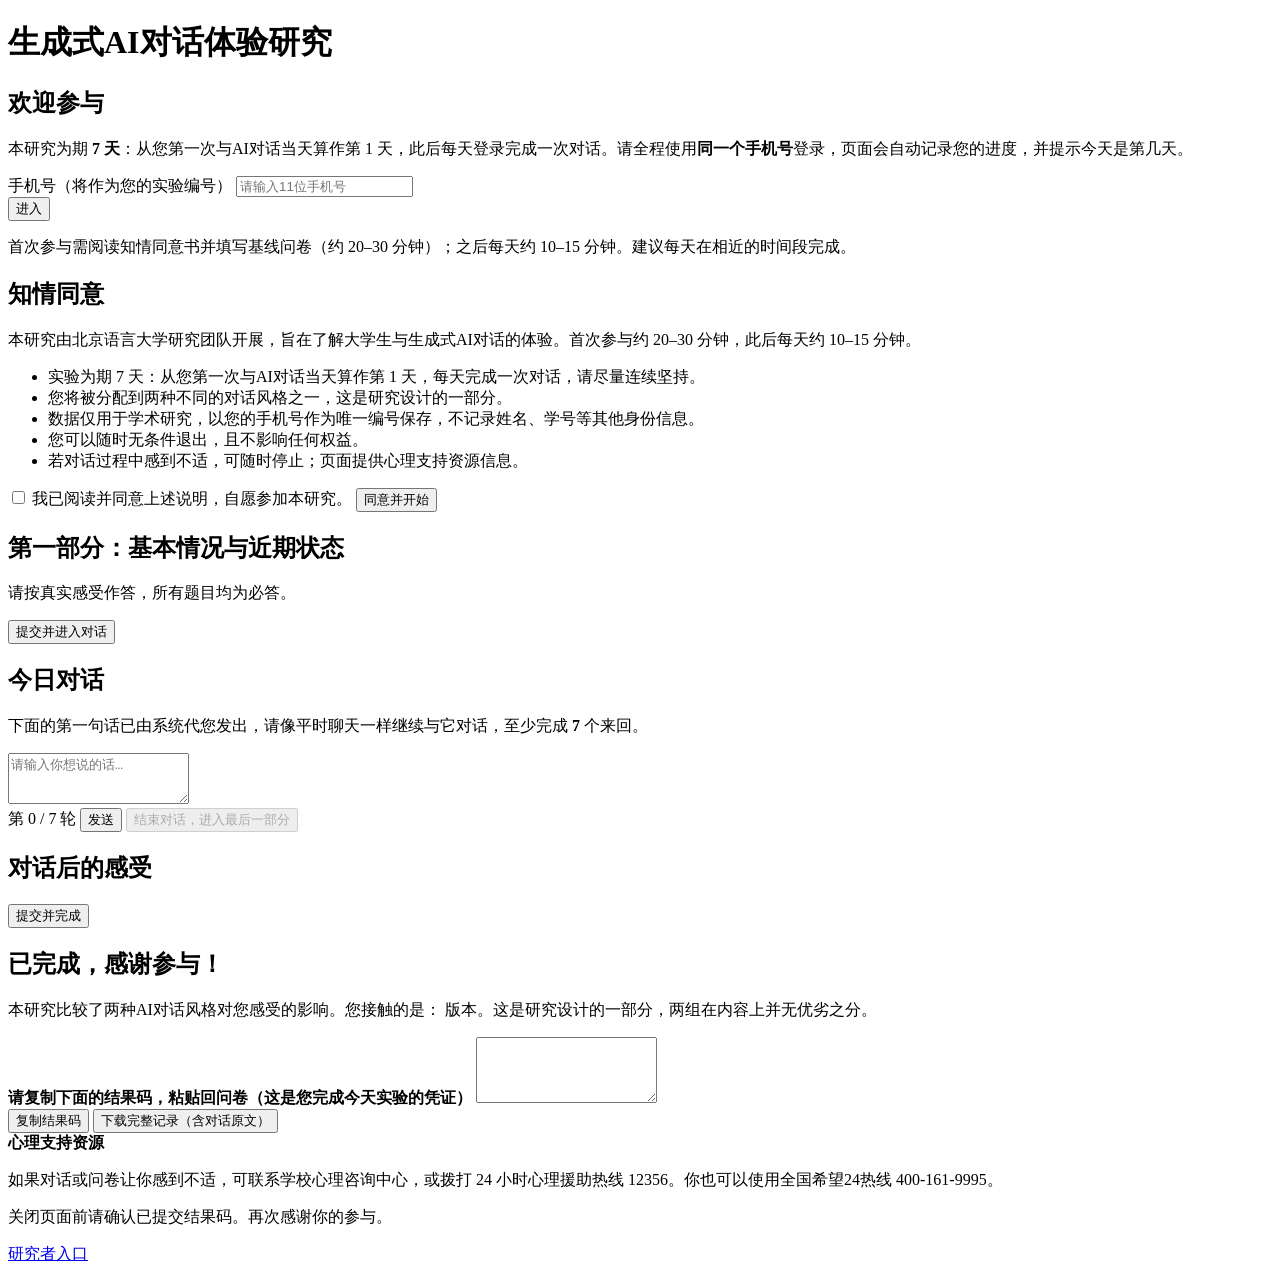
==== index.html @ a6b9626e "Create index.html" ====
<!DOCTYPE html>
<html lang="zh-CN">
<head>
<meta charset="utf-8">
<meta name="viewport" content="width=device-width, initial-scale=1">
<title>生成式AI对话体验研究</title>
<link rel="stylesheet" href="assets/style.css">
<script src="assets/config.js"></script>
</head>
<body>
<div id="modeBanner" class="banner hidden"></div>

<div class="wrap">
  <h1>生成式AI对话体验研究</h1>

  <section id="step-login" class="card">
    <h2>欢迎参与</h2>
    <p>本研究为期 <b>7 天</b>：从您第一次与AI对话当天算作第 1 天，此后每天登录完成一次对话。请全程使用<b>同一个手机号</b>登录，页面会自动记录您的进度，并提示今天是第几天。</p>
    <label class="pid">手机号（将作为您的实验编号）
      <input type="tel" id="phone" placeholder="请输入11位手机号" maxlength="11" inputmode="numeric">
    </label>
    <div class="row">
      <button id="btnLogin" class="primary">进入</button>
    </div>
    <p class="hint">首次参与需阅读知情同意书并填写基线问卷（约 20–30 分钟）；之后每天约 10–15 分钟。建议每天在相近的时间段完成。</p>
  </section>

  <section id="step-consent" class="card hidden">
    <h2>知情同意</h2>
    <p>本研究由北京语言大学研究团队开展，旨在了解大学生与生成式AI对话的体验。首次参与约 20–30 分钟，此后每天约 10–15 分钟。</p>
    <ul>
      <li>实验为期 7 天：从您第一次与AI对话当天算作第 1 天，每天完成一次对话，请尽量连续坚持。</li>
      <li>您将被分配到两种不同的对话风格之一，这是研究设计的一部分。</li>
      <li>数据仅用于学术研究，以您的手机号作为唯一编号保存，不记录姓名、学号等其他身份信息。</li>
      <li>您可以随时无条件退出，且不影响任何权益。</li>
      <li>若对话过程中感到不适，可随时停止；页面提供心理支持资源信息。</li>
    </ul>
    <div class="groupsel" id="groupSel"></div>
    <label class="check"><input type="checkbox" id="consent"> 我已阅读并同意上述说明，自愿参加本研究。</label>
    <button id="btnConsent" class="primary">同意并开始</button>
  </section>

  <section id="step-t1" class="card hidden">
    <h2>第一部分：基本情况与近期状态</h2>
    <p class="hint">请按真实感受作答，所有题目均为必答。</p>
    <div id="t1Form"></div>
    <button id="btnT1" class="primary">提交并进入对话</button>
  </section>

  <section id="step-chat" class="card hidden">
    <h2>今日对话</h2>
    <div id="dayBar" class="daybar"></div>
    <p class="hint">下面的第一句话已由系统代您发出，请像平时聊天一样继续与它对话，至少完成 <b id="minTurns">7</b> 个来回。</p>
    <div id="chatLog" class="chat"></div>
    <div class="composer">
      <textarea id="chatInput" rows="3" placeholder="请输入你想说的话…"></textarea>
      <div class="row">
        <span id="turnInfo" class="hint">第 0 / 7 轮</span>
        <button id="btnSend" class="primary">发送</button>
        <button id="btnEndChat" class="ghost" disabled>结束对话，进入最后一部分</button>
      </div>
      <p id="chatErr" class="err hidden"></p>
    </div>
  </section>

  <section id="step-t2" class="card hidden">
    <h2>对话后的感受</h2>
    <div id="t2Form"></div>
    <button id="btnT2" class="primary">提交并完成</button>
  </section>

  <section id="step-done" class="card hidden">
    <h2 id="doneTitle">已完成，感谢参与！</h2>
    <p id="doneText"></p>
    <p id="debriefText" class="hidden">本研究比较了两种AI对话风格对您感受的影响。您接触的是：<b id="condLabel"></b> 版本。这是研究设计的一部分，两组在内容上并无优劣之分。</p>

    <div class="codebox">
      <b>请复制下面的结果码，粘贴回问卷（这是您完成今天实验的凭证）</b>
      <textarea id="resultCode" rows="4" readonly></textarea>
      <div class="row">
        <button id="btnCopy" class="ghost">复制结果码</button>
        <button id="btnDownload" class="ghost">下载完整记录（含对话原文）</button>
      </div>
    </div>

    <div class="resources">
      <b>心理支持资源</b>
      <p>如果对话或问卷让你感到不适，可联系学校心理咨询中心，或拨打 24 小时心理援助热线 12356。你也可以使用全国希望24热线 400-161-9995。</p>
    </div>
    <p class="hint">关闭页面前请确认已提交结果码。再次感谢你的参与。</p>
  </section>
</div>

<p class="foot"><a href="admin.html">研究者入口</a></p>

<script src="assets/app.js"></script>
</body>
</html>
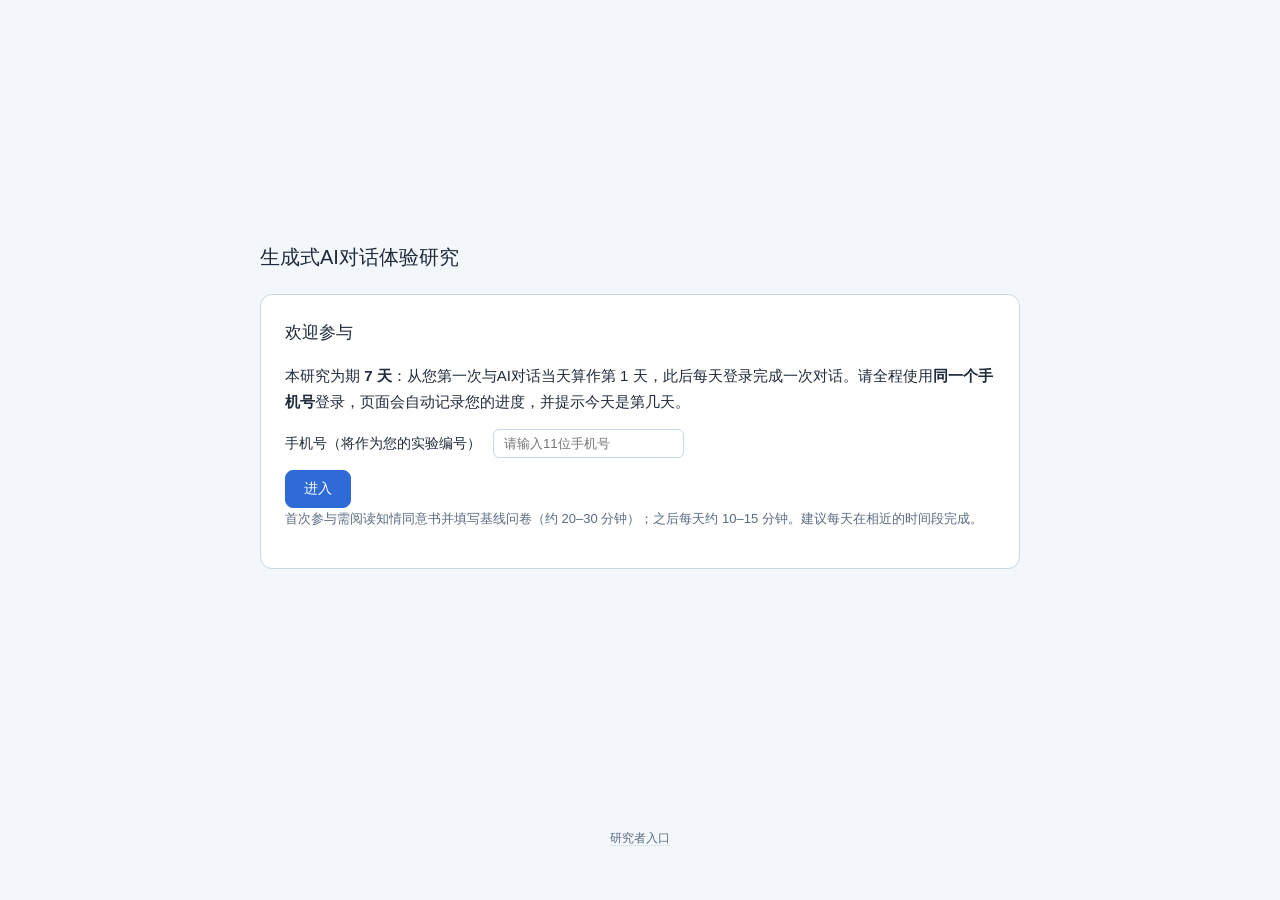
==== commit b917ff5e: "Update index.html" ====
--- a/index.html
+++ b/index.html
@@ -4,8 +4,8 @@
 <meta charset="utf-8">
 <meta name="viewport" content="width=device-width, initial-scale=1">
 <title>生成式AI对话体验研究</title>
-<link rel="stylesheet" href="assets/style.css">
-<script src="assets/config.js"></script>
+<link rel="stylesheet" href="style.css">
+<script src="config.js"></script>
 </head>
 <body>
 <div id="modeBanner" class="banner hidden"></div>
--- a/style.css
+++ b/style.css
@@ -0,0 +1,153 @@
+:root {
+  --ink: #1F2A3A;
+  --muted: #5A6B80;
+  --line: #C9D7E8;
+  --surface: #FFFFFF;
+  --page: #F3F7FC;
+  --accent: #2E6BD6;
+  --accent-soft: #E4EEFB;
+}
+* { box-sizing: border-box; }
+html { height: 100%; }
+body {
+  margin: 0; padding: 24px 16px 40px;
+  min-height: 100vh; display: flex; flex-direction: column;
+  background: var(--page); color: var(--ink);
+  font-family: "PingFang SC", "Microsoft YaHei", "Helvetica Neue", Arial, sans-serif;
+  font-size: 15px; line-height: 1.7;
+}
+/* 内容区垂直居中：视口有余量时自动居中，内容超长时正常滚动 */
+.wrap { max-width: 760px; width: 100%; margin: auto; }
+h1 { font-size: 20px; font-weight: 500; margin: 0 0 20px; }
+h2 { font-size: 17px; font-weight: 500; margin: 0 0 12px; }
+.hidden { display: none; }
+.banner {
+  max-width: 760px; margin: 0 auto 16px; padding: 10px 14px;
+  background: var(--accent-soft); color: var(--accent);
+  border: 1px solid var(--accent); border-radius: 8px; font-size: 13px;
+}
+.card {
+  background: var(--surface); border: 1px solid var(--line);
+  border-radius: 12px; padding: 24px; margin-bottom: 16px;
+}
+.hint { color: var(--muted); font-size: 13px; margin: 0 0 14px; }
+ul { margin: 0 0 16px; padding-left: 20px; color: var(--muted); font-size: 14px; }
+.pid { display: block; margin: 12px 0; font-size: 14px; }
+.pid input { margin-left: 8px; padding: 6px 10px; border: 1px solid var(--line); border-radius: 6px; }
+.check { display: block; margin: 12px 0 18px; font-size: 14px; }
+button {
+  padding: 9px 18px; border-radius: 8px; border: 1px solid var(--line);
+  background: var(--surface); color: var(--ink); cursor: pointer; font-size: 14px;
+}
+button.primary { background: var(--accent); border-color: var(--accent); color: #fff; }
+button.ghost { color: var(--muted); }
+button:disabled { opacity: .45; cursor: not-allowed; }
+.qblock { padding: 16px 0; border-top: 1px solid var(--line); }
+.qblock:first-child { border-top: none; }
+.qtitle { font-weight: 500; margin-bottom: 10px; font-size: 14px; }
+.opt { display: inline-block; margin: 4px 16px 4px 0; font-size: 14px; color: #33445C; }
+.scalehead, .scalerow {
+  display: grid; grid-template-columns: minmax(180px, 1fr) repeat(7, 42px);
+  align-items: center; gap: 4px; font-size: 12px;
+}
+.scalehead { color: var(--muted); margin-bottom: 6px; }
+.scalehead span:first-child, .scalerow .itemtext { padding-right: 8px; }
+.scalerow { padding: 5px 0; }
+.scalerow:nth-child(odd) { background: #F6F9FD; }
+.itemtext { font-size: 13px; line-height: 1.5; }
+.tick { text-align: center; }
+.chat {
+  border: 1px solid var(--line); border-radius: 10px; background: #F6F9FD;
+  height: 380px; overflow-y: auto; padding: 14px; margin-bottom: 12px;
+}
+.bubble { max-width: 78%; padding: 10px 14px; border-radius: 12px; margin-bottom: 10px; font-size: 14px; white-space: pre-wrap; }
+.bubble.user { margin-left: auto; background: var(--accent-soft); color: #14315C; }
+.bubble.ai { background: #fff; border: 1px solid var(--line); }
+.composer textarea {
+  width: 100%; padding: 10px; border: 1px solid var(--line);
+  border-radius: 8px; font-size: 14px; font-family: inherit; resize: vertical;
+}
+.row { display: flex; align-items: center; gap: 12px; margin-top: 10px; }
+.row .hint { margin: 0; margin-right: auto; }
+.resources {
+  margin-top: 14px; padding: 12px 14px; background: var(--accent-soft);
+  border-radius: 8px; font-size: 13px; color: #14315C;
+}
+.resources p { margin: 6px 0 0; }
+
+/* ---- 组别选择（知情同意页） ---- */
+.groupsel { margin: 12px 0; padding: 12px 14px; border: 1px solid var(--line); border-radius: 8px; background: #F6F9FD; }
+.gs-title { font-size: 14px; font-weight: 500; margin-bottom: 6px; }
+.groupsel .opt { display: inline-block; margin: 4px 24px 4px 0; font-size: 14px; color: #33445C; }
+.foot { text-align: center; margin-top: 26px; font-size: 12px; }
+.foot a { color: var(--muted); text-decoration: none; border-bottom: 1px dotted var(--line); }
+
+/* ---- 研究者页面（admin.html） ---- */
+.wrap-wide { max-width: 980px; }
+h1 .sub { font-size: 13px; color: var(--muted); font-weight: 400; margin-left: 10px; }
+.sec-gap { margin-top: 28px; }
+.row-gap { margin-top: 22px; }
+.backlink { text-decoration: none; border-bottom: 1px dotted var(--line); }
+.err { color: #C23A3A; font-size: 13px; }
+textarea {
+  width: 100%; padding: 10px; border: 1px solid var(--line);
+  border-radius: 8px; font-size: 13px; font-family: inherit; resize: vertical;
+}
+.btnfile {
+  display: inline-block; padding: 9px 18px; border-radius: 8px; border: 1px solid var(--line);
+  background: var(--surface); color: var(--ink); cursor: pointer; font-size: 14px;
+}
+.btnfile:hover { background: #F6F9FD; }
+button.danger { color: #C23A3A; border-color: #C23A3A; }
+.stats { display: grid; grid-template-columns: repeat(auto-fit, minmax(130px, 1fr)); gap: 10px; }
+.stat { border: 1px solid var(--line); border-radius: 10px; padding: 12px 14px; background: #F6F9FD; }
+.stat b { display: block; font-size: 24px; font-weight: 500; line-height: 1.3; }
+.stat span { font-size: 12px; color: var(--muted); }
+.stat.warn { border-color: #C23A3A; background: #FCF3F3; }
+.stat.warn b { color: #C23A3A; }
+.tablewrap { overflow-x: auto; border: 1px solid var(--line); border-radius: 10px; }
+table { width: 100%; border-collapse: collapse; font-size: 13px; }
+th, td { padding: 8px 12px; text-align: left; border-bottom: 1px solid var(--line); white-space: nowrap; }
+th { background: #F6F9FD; font-weight: 500; color: var(--muted); font-size: 12px; }
+tr:last-child td { border-bottom: none; }
+td.empty { text-align: center; padding: 22px; color: var(--muted); }
+td a, a.del { color: var(--accent); text-decoration: none; cursor: pointer; }
+a.err { color: #C23A3A; }
+.modal {
+  position: fixed; inset: 0; background: rgba(23, 38, 63, .45);
+  display: flex; align-items: center; justify-content: center; padding: 20px; z-index: 50;
+}
+.modal.hidden { display: none; }
+.modalbox {
+  background: var(--surface); border-radius: 12px; padding: 18px;
+  width: 100%; max-width: 680px; max-height: 85vh; overflow: auto;
+}
+.modalhead { margin: 0 0 12px; font-size: 14px; }
+.modalhead b { margin-right: auto; font-weight: 500; }
+.chat-modal { height: auto; max-height: 60vh; margin-bottom: 0; }
+
+/* ---- 七日实验：天数进度条（被试端） ---- */
+.daybar { margin: 0 0 14px; padding: 12px 14px; border: 1px solid var(--line); border-radius: 8px; background: #F6F9FD; }
+.dayline { display: flex; align-items: center; gap: 12px; flex-wrap: wrap; }
+.dayline b { font-size: 15px; }
+.oftotal { color: var(--muted); font-size: 13px; }
+.dtdisp { color: var(--muted); font-size: 12px; margin-left: auto; }
+.dots { display: inline-flex; gap: 6px; align-items: center; }
+.dot { width: 12px; height: 12px; border-radius: 50%; border: 1px solid var(--line); background: #fff; display: inline-block; }
+.dot.done { background: var(--accent); border-color: var(--accent); }
+.dot.miss { border-color: #C23A3A; background: #FCF3F3; }
+.dot.cur { border-color: var(--accent); box-shadow: 0 0 0 3px var(--accent-soft); }
+.missnote { margin-top: 8px; font-size: 12px; color: #C23A3A; }
+
+/* ---- 研究者页面：被试×天数矩阵 ---- */
+.mtxwrap { margin-top: 10px; }
+.mtxwrap table { font-size: 12px; }
+#mtxTable th, #mtxTable td { text-align: center; padding: 7px 10px; }
+#mtxTable th:first-child, #mtxTable td:first-child { text-align: left; }
+#mtxTable td.today { background: #EFF5FD; outline: 1px solid var(--accent); }
+#mtxTable td.warn { color: #C23A3A; font-weight: 600; }
+#mtxTable td.att { text-decoration: underline dotted #C23A3A; }
+#mtxTable td.rmt { color: var(--muted); }
+#mtxTable td.miss { color: #C2CBD8; }
+.okcell { color: #2E6B4F; font-weight: 600; }
+.misscell { color: #C23A3A; font-weight: 600; }
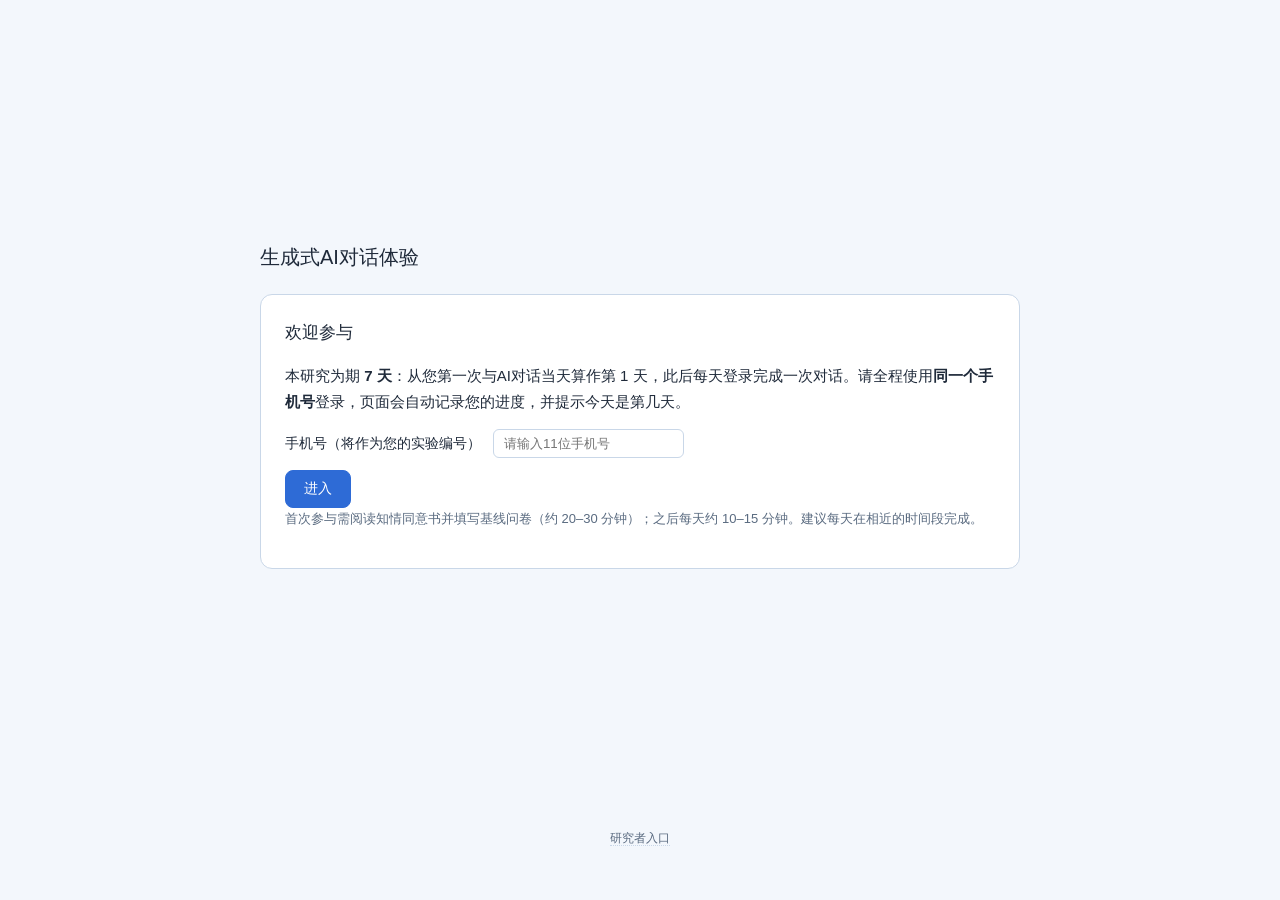
==== commit c43ca207: "Update title and consent section wording" ====
--- a/index.html
+++ b/index.html
@@ -3,7 +3,7 @@
 <head>
 <meta charset="utf-8">
 <meta name="viewport" content="width=device-width, initial-scale=1">
-<title>生成式AI对话体验研究</title>
+<title>生成式AI对话体验</title>
 <link rel="stylesheet" href="style.css">
 <script src="config.js"></script>
 </head>
@@ -11,7 +11,7 @@
 <div id="modeBanner" class="banner hidden"></div>
 
 <div class="wrap">
-  <h1>生成式AI对话体验研究</h1>
+  <h1>生成式AI对话体验</h1>
 
   <section id="step-login" class="card">
     <h2>欢迎参与</h2>
@@ -27,13 +27,13 @@
 
   <section id="step-consent" class="card hidden">
     <h2>知情同意</h2>
-    <p>本研究由北京语言大学研究团队开展，旨在了解大学生与生成式AI对话的体验。首次参与约 20–30 分钟，此后每天约 10–15 分钟。</p>
+    <p>本研究由北京语言大学研究团队开展，旨在了解大学生与生成式AI对话的体验。首次参与需 20–30 分钟，此后每天需 10–15 分钟。</p>
     <ul>
       <li>实验为期 7 天：从您第一次与AI对话当天算作第 1 天，每天完成一次对话，请尽量连续坚持。</li>
       <li>您将被分配到两种不同的对话风格之一，这是研究设计的一部分。</li>
       <li>数据仅用于学术研究，以您的手机号作为唯一编号保存，不记录姓名、学号等其他身份信息。</li>
-      <li>您可以随时无条件退出，且不影响任何权益。</li>
-      <li>若对话过程中感到不适，可随时停止；页面提供心理支持资源信息。</li>
+      <li>您可以随时无条件退出，且不影响您的任何权益。</li>
+      <li>若对话过程中感到不适，请立即停止；页面提供心理支持资源信息。</li>
     </ul>
     <div class="groupsel" id="groupSel"></div>
     <label class="check"><input type="checkbox" id="consent"> 我已阅读并同意上述说明，自愿参加本研究。</label>
@@ -93,6 +93,6 @@
 
 <p class="foot"><a href="admin.html">研究者入口</a></p>
 
-<script src="assets/app.js"></script>
+<script src="app.js"></script>
 </body>
 </html>
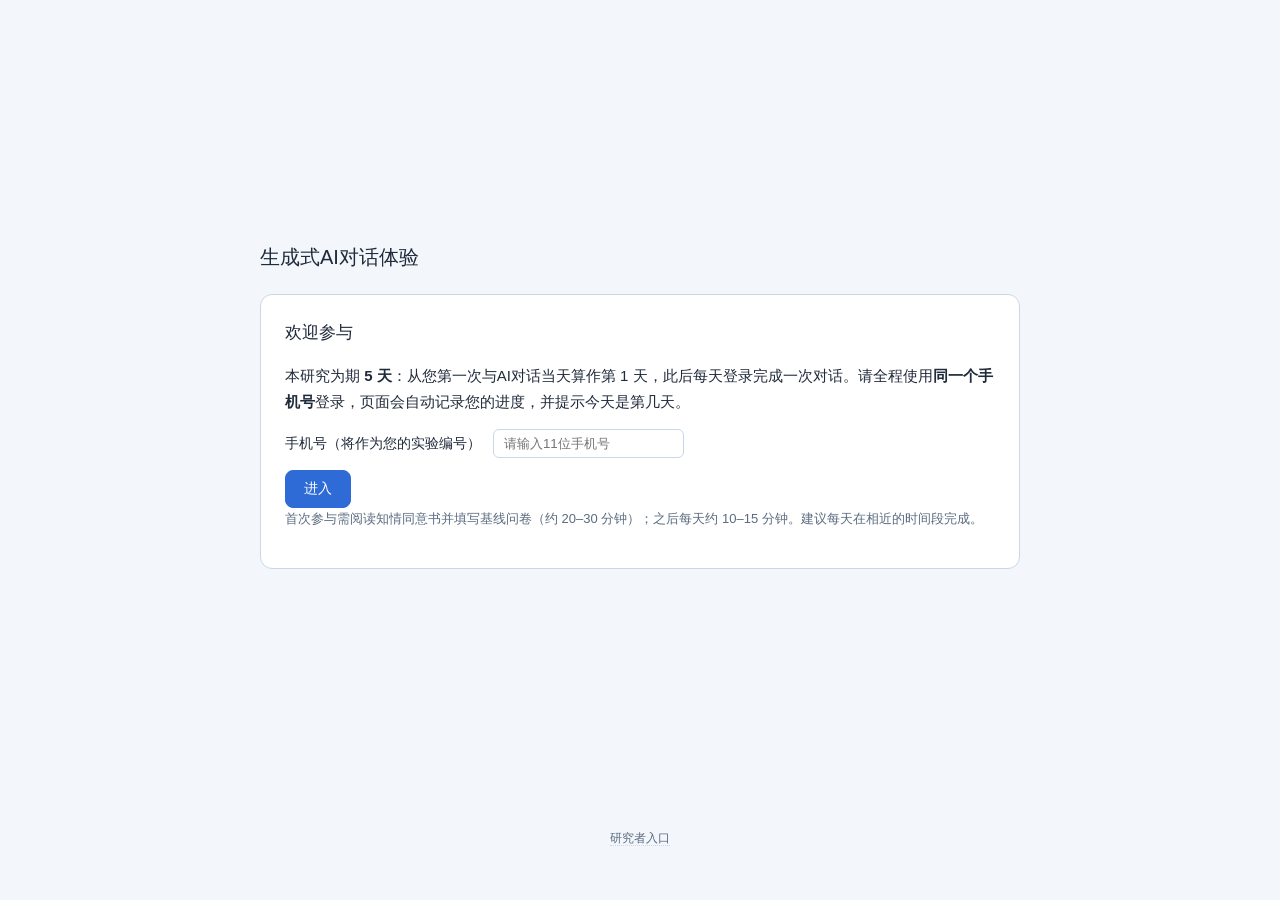
==== commit 4deb2c14: "从7天改成5天了" ====
--- a/index.html
+++ b/index.html
@@ -15,7 +15,7 @@
 
   <section id="step-login" class="card">
     <h2>欢迎参与</h2>
-    <p>本研究为期 <b>7 天</b>：从您第一次与AI对话当天算作第 1 天，此后每天登录完成一次对话。请全程使用<b>同一个手机号</b>登录，页面会自动记录您的进度，并提示今天是第几天。</p>
+    <p>本研究为期 <b>5 天</b>：从您第一次与AI对话当天算作第 1 天，此后每天登录完成一次对话。请全程使用<b>同一个手机号</b>登录，页面会自动记录您的进度，并提示今天是第几天。</p>
     <label class="pid">手机号（将作为您的实验编号）
       <input type="tel" id="phone" placeholder="请输入11位手机号" maxlength="11" inputmode="numeric">
     </label>
@@ -27,9 +27,9 @@
 
   <section id="step-consent" class="card hidden">
     <h2>知情同意</h2>
-    <p>本研究由北京语言大学研究团队开展，旨在了解大学生与生成式AI对话的体验。首次参与需 20–30 分钟，此后每天需 10–15 分钟。</p>
+    <p>本研究由北京语言大学研究团队开展，旨在了解大学生与生成式AI对话的体验。首次参与需 10–20 分钟，此后每天需 5–10 分钟。</p>
     <ul>
-      <li>实验为期 7 天：从您第一次与AI对话当天算作第 1 天，每天完成一次对话，请尽量连续坚持。</li>
+      <li>实验为期 5 天：从您第一次与AI对话当天算作第 1 天，每天完成一次对话，请尽量连续坚持。</li>
       <li>您将被分配到两种不同的对话风格之一，这是研究设计的一部分。</li>
       <li>数据仅用于学术研究，以您的手机号作为唯一编号保存，不记录姓名、学号等其他身份信息。</li>
       <li>您可以随时无条件退出，且不影响您的任何权益。</li>
@@ -85,9 +85,9 @@
 
     <div class="resources">
       <b>心理支持资源</b>
-      <p>如果对话或问卷让你感到不适，可联系学校心理咨询中心，或拨打 24 小时心理援助热线 12356。你也可以使用全国希望24热线 400-161-9995。</p>
+      <p>如果对话或问卷让您感到不适，可联系学校心理咨询中心，或拨打 24 小时心理援助热线 12356。您也可以使用全国希望24热线 400-161-9995。</p>
     </div>
-    <p class="hint">关闭页面前请确认已提交结果码。再次感谢你的参与。</p>
+    <p class="hint">关闭页面前请确认已提交结果码。再次感谢您的参与。</p>
   </section>
 </div>
 
